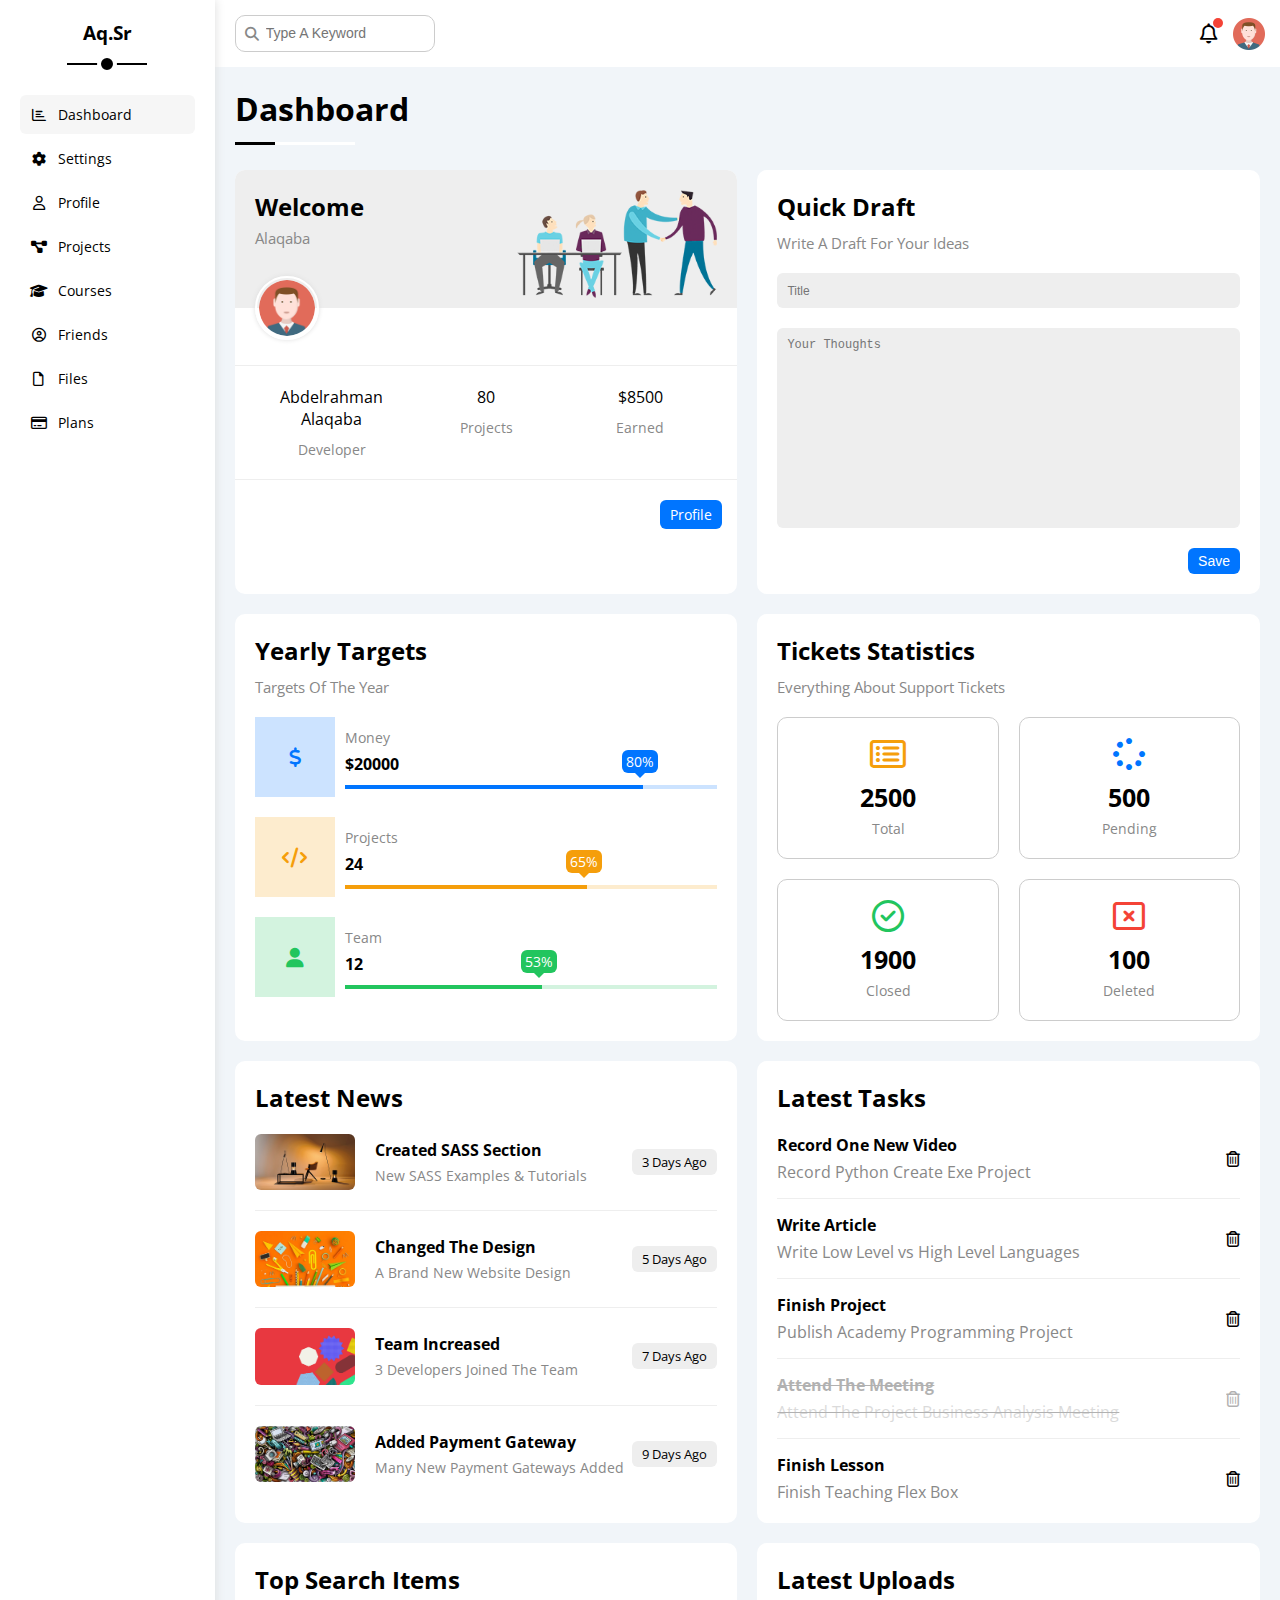
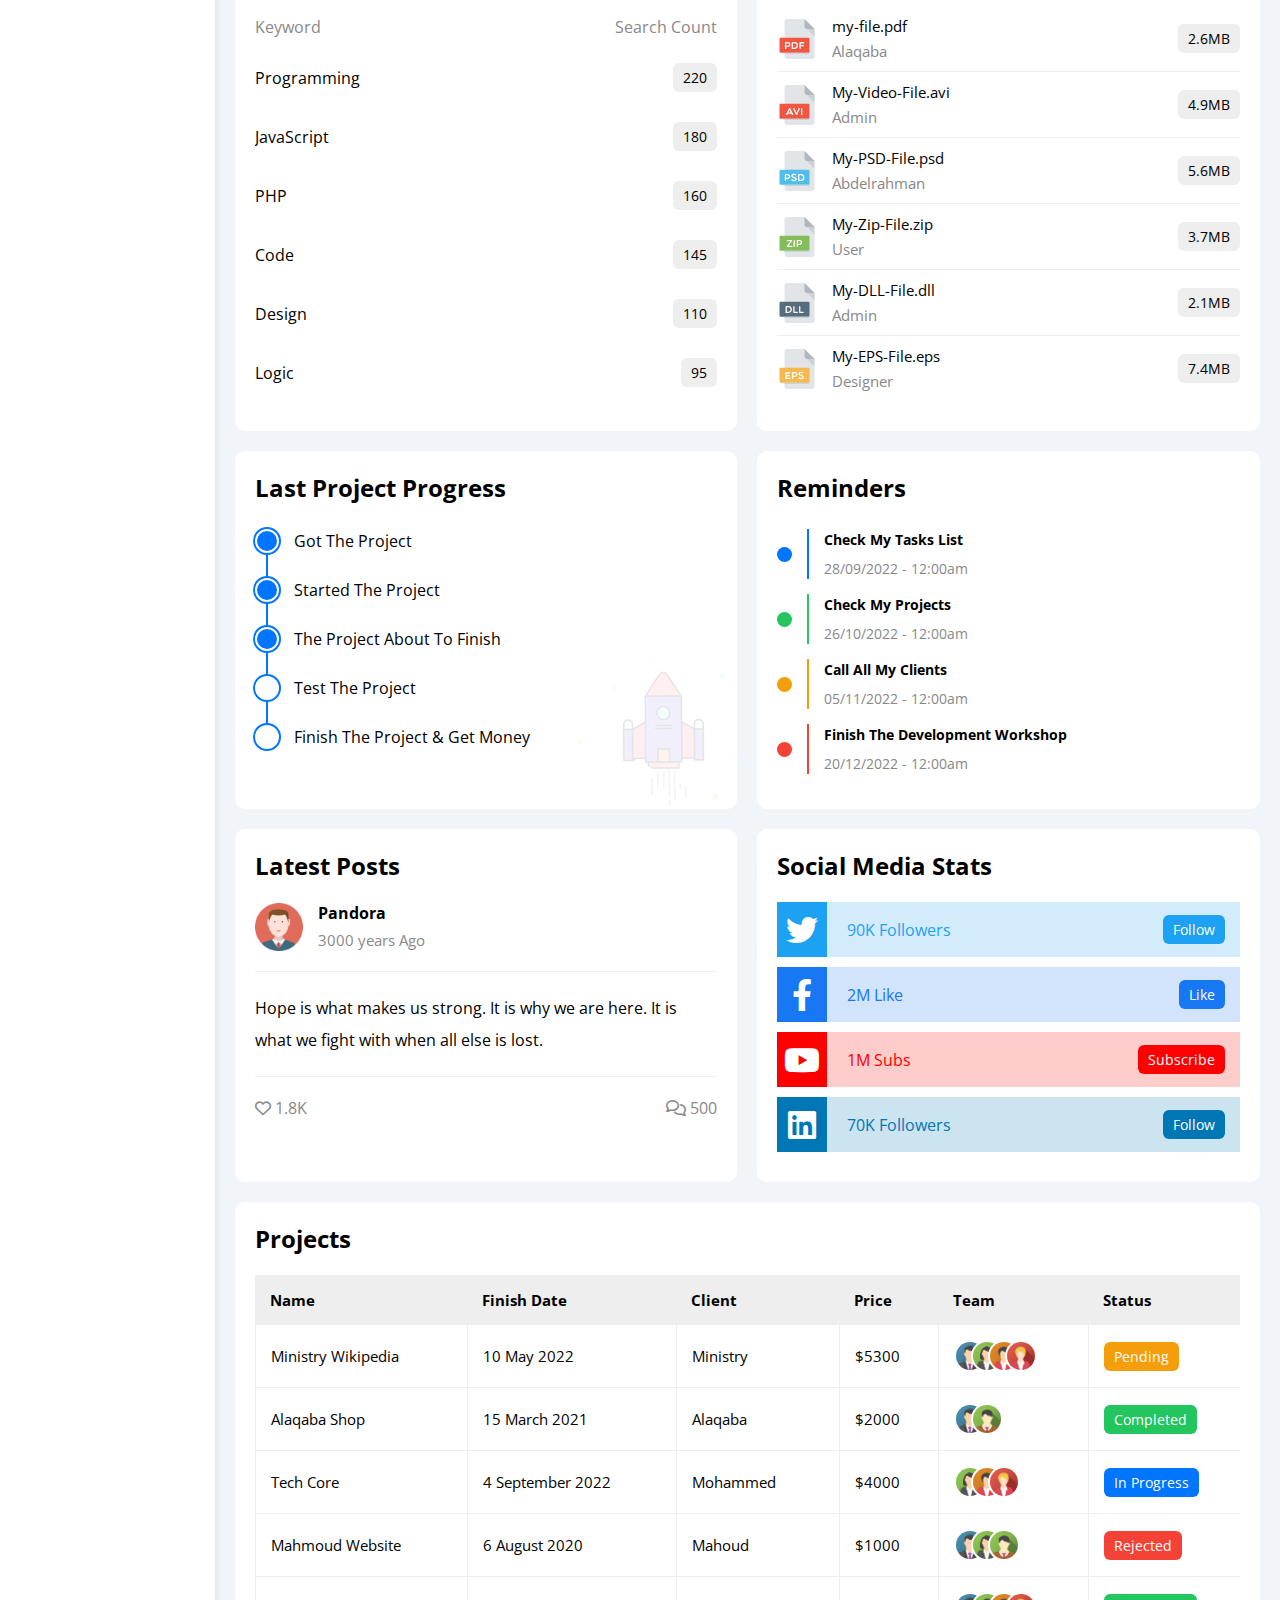
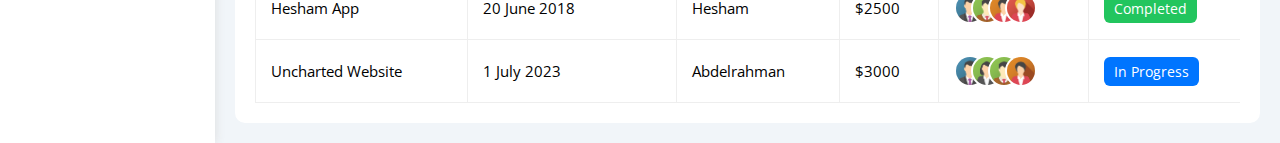
==== index.html @ 2a5e08e9 "upload the dashboard" ====
<!DOCTYPE html>
<html lang="en">
  <head>
    <meta charset="UTF-8" />
    <meta name="viewport" content="width=device-width, initial-scale=1.0" />
    <!-- font awesome library -->
    <link rel="stylesheet" href="CSS/all.min.css" />
    <!-- my styling files -->
    <link rel="stylesheet" href="CSS/framework.css" />
    <link rel="stylesheet" href="CSS/master.css" />
    <!-- google fonts -->
    <link rel="preconnect" href="https://fonts.googleapis.com" />
    <link rel="preconnect" href="https://fonts.gstatic.com" crossorigin />
    <link
      href="https://fonts.googleapis.com/css2?family=Open+Sans:wght@300;500&display=swap"
      rel="stylesheet"
    />
    <title>Dashboard</title>
  </head>
  <body>
    <div class="page d-flex">
      <div class="sidebar bg-white p-20 p-relative">
        <h3 class="p-relative txt-c mt-0">Aq.Sr</h3>
        <ul>
          <li>
            <a
              class="active d-flex align-center fs-14 c-black rad-6 p-10"
              href="index.html"
            >
              <i class="fa-regular fa-chart-bar fa-fw"></i>
              <span>Dashboard</span>
            </a>
          </li>
          <li>
            <a
              class="d-flex align-center fs-14 c-black rad-6 p-10"
              href="settings.html"
            >
              <i class="fa-solid fa-gear fa-fw"></i>
              <span>Settings</span>
            </a>
          </li>
          <li>
            <a
              class="d-flex align-center fs-14 c-black rad-6 p-10"
              href="profile.html"
            >
              <i class="fa-regular fa-user fa-fw"></i>
              <span>Profile</span>
            </a>
          </li>
          <li>
            <a
              class="d-flex align-center fs-14 c-black rad-6 p-10"
              href="projects.html"
            >
              <i class="fa-solid fa-diagram-project fa-fw"></i>
              <span>Projects</span>
            </a>
          </li>
          <li>
            <a
              class="d-flex align-center fs-14 c-black rad-6 p-10"
              href="courses.html"
            >
              <i class="fa-solid fa-graduation-cap fa-fw"></i>
              <span>Courses</span>
            </a>
          </li>
          <li>
            <a
              class="d-flex align-center fs-14 c-black rad-6 p-10"
              href="friends.html"
            >
              <i class="fa-regular fa-circle-user fa-fw"></i>
              <span>Friends</span>
            </a>
          </li>
          <li>
            <a
              class="d-flex align-center fs-14 c-black rad-6 p-10"
              href="files.html"
            >
              <i class="fa-regular fa-file fa-fw"></i>
              <span>Files</span>
            </a>
          </li>
          <li>
            <a
              class="d-flex align-center fs-14 c-black rad-6 p-10"
              href="plans.html"
            >
              <i class="fa-regular fa-credit-card fa-fw"></i>
              <span>Plans</span>
            </a>
          </li>
        </ul>
      </div>
      <div class="content w-full">
        <!-- start head -->
        <div class="head bg-white p-15 between-flex">
          <div class="search p-relative">
            <input class="p-10" type="search" placeholder="Type A Keyword" />
          </div>
          <div class="icons d-flex align-center">
            <span class="notification p-relative">
              <i class="fa-regular fa-bell fa-lg"></i>
            </span>
            <img src="images/avatar.png" alt="" />
          </div>
        </div>
        <!-- end head -->
        <h1 class="p-relative">Dashboard</h1>
        <!-- start wrapper -->
        <div class="wrapper d-grid gap-20">
          <!-- start welcome widget -->
          <div class="welcome bg-white rad-10 txt-c-mobile block-mobile">
            <div class="top-part p-20 d-flex space-between bg-eee">
              <div class="text">
                <h2 class="m-0">Welcome</h2>
                <p class="c-grey mt-5 fs-15">Alaqaba</p>
              </div>
              <img src="images/welcome.png" alt="" />
            </div>
            <img src="images/avatar.png" alt="" />
            <div class="info d-flex txt-c p-20 mt-20 mb-20 block-mobile">
              <div>
                Abdelrahman Alaqaba
                <span class="d-block c-grey fs-14 mt-10">Developer</span>
              </div>
              <div>
                80
                <span class="d-block c-grey fs-14 mt-10">Projects</span>
              </div>
              <div>
                $8500
                <span class="d-block c-grey fs-14 mt-10">Earned</span>
              </div>
            </div>
            <a
              href="profile.html"
              class="visit d-block c-white bg-blue rad-6 fs-14 w-fit"
              >Profile</a
            >
          </div>
          <!-- end welcome widget -->
          <!-- start draft widget -->
          <div class="draft p-20 bg-white rad-10 txt-c-mobile block-mobile">
            <h2 class="mt-0 mb-10">Quick Draft</h2>
            <p class="c-grey mt-0 mb-20 fs-15">Write A Draft For Your Ideas</p>
            <form>
              <input
                class="title d-block bg-eee rad-6 p-10 mb-20 w-full border-none"
                type="text"
                placeholder="Title"
              />
              <textarea
                class="d-block bg-eee rad-6 p-10 mb-20 w-full border-none"
                placeholder="Your Thoughts"
              ></textarea>
            </form>
            <input
              class="save d-block bg-blue c-white fs-14 rad-6 border-none btn-shape"
              type="submit"
              value="Save"
            />
          </div>
          <!-- end draft widget -->
          <!-- start targets widget -->
          <div class="targets p-20 bg-white rad-10 block-mobile">
            <h2 class="mt-0 mb-10 txt-c-mobile">Yearly Targets</h2>
            <p class="c-grey mt-0 mb-20 fs-15 txt-c-mobile">
              Targets Of The Year
            </p>
            <div class="rect blue center-flex mb-20">
              <div class="icon mr-10 p-relative">
                <i class="fa-solid fa-dollar-sign fa-lg c-blue"></i>
              </div>
              <div class="details w-full">
                <span class="fs-14 c-grey m-0">Money</span>
                <span class="d-block mt-5 mb-10 fw-bold">$20000</span>
                <div class="progress p-relative">
                  <span style="width: 80%" class="bg-blue blue">
                    <span class="bg-blue rad-6 fs-14 c-white">80%</span>
                  </span>
                </div>
              </div>
            </div>
            <div class="rect orange center-flex mb-20">
              <div class="icon mr-10 p-relative">
                <i class="fa-solid fa-code fa-lg c-orange"></i>
              </div>
              <div class="details w-full">
                <span class="fs-14 c-grey m-0">Projects</span>
                <span class="d-block mt-5 mb-10 fw-bold">24</span>
                <div class="progress p-relative">
                  <span style="width: 65%" class="bg-orange orange">
                    <span class="bg-orange rad-6 fs-14 c-white">65%</span>
                  </span>
                </div>
              </div>
            </div>
            <div class="rect green center-flex mb-20">
              <div class="icon mr-10 p-relative">
                <i class="fa-solid fa-user fa-lg c-green"></i>
              </div>
              <div class="details w-full">
                <span class="fs-14 c-grey m-0">Team</span>
                <span class="d-block mt-5 mb-10 fw-bold">12</span>
                <div class="progress p-relative">
                  <span style="width: 53%" class="bg-green green">
                    <span class="bg-green rad-6 fs-14 c-white">53%</span>
                  </span>
                </div>
              </div>
            </div>
          </div>
          <!-- end targets widget -->
          <!-- start tickets widget -->
          <div class="tickets p-20 bg-white rad-10 txt-c-mobile block-mobile">
            <h2 class="mt-0 mb-10 txt-c-mobile">Tickets Statistics</h2>
            <p class="c-grey mt-0 mb-20 fs-15 txt-c-mobile">
              Everything About Support Tickets
            </p>
            <div class="container d-grid gap-20">
              <div class="box p-20 center-flex rad-10">
                <i
                  class="fa-regular fa-rectangle-list fa-2x c-orange mb-10"
                ></i>
                <span class="d-block fs-25 fw-bold mb-5">2500</span>
                <span class="fs-14 c-grey">Total</span>
              </div>
              <div class="box p-20 center-flex rad-10">
                <i class="fa-solid fa-spinner fa-2x c-blue mb-10"></i>
                <span class="d-block fs-25 fw-bold mb-5">500</span>
                <span class="fs-14 c-grey">Pending</span>
              </div>
              <div class="box p-20 center-flex rad-10">
                <i class="fa-regular fa-circle-check fa-2x c-green mb-10"></i>
                <span class="d-block fs-25 fw-bold mb-5">1900</span>
                <span class="fs-14 c-grey">Closed</span>
              </div>
              <div class="box p-20 center-flex rad-10">
                <i class="fa-regular fa-rectangle-xmark fa-2x c-red mb-10"></i>
                <span class="d-block fs-25 fw-bold mb-5">100</span>
                <span class="fs-14 c-grey">Deleted</span>
              </div>
            </div>
          </div>
          <!-- end tickets widget -->
          <!-- start news widget -->
          <div class="news p-20 bg-white rad-10 txt-c-mobile block-mobile">
            <h2 class="mt-0 mb-20 txt-c-mobile">Latest News</h2>
            <div class="container d-flex align-center mb-20">
              <img class="rad-6" src="images/news-01.png" alt="" />
              <div class="text">
                <h3 class="fs-16 m-0 mb-5">Created SASS Section</h3>
                <p class="fs-14 c-grey m-0">New SASS Examples & Tutorials</p>
              </div>
              <span class="rad-6 block-mobile">3 Days Ago</span>
            </div>
            <div class="container d-flex align-center mb-20">
              <img class="rad-6" src="images/news-02.png" alt="" />
              <div class="text">
                <h3 class="fs-16 m-0 mb-5">Changed The Design</h3>
                <p class="fs-14 c-grey m-0">A Brand New Website Design</p>
              </div>
              <span class="rad-6 block-mobile">5 Days Ago</span>
            </div>
            <div class="container d-flex align-center mb-20">
              <img class="rad-6" src="images/news-03.png" alt="" />
              <div class="text">
                <h3 class="fs-16 m-0 mb-5">Team Increased</h3>
                <p class="fs-14 c-grey m-0">3 Developers Joined The Team</p>
              </div>
              <span class="rad-6 block-mobile">7 Days Ago</span>
            </div>
            <div class="container d-flex align-center">
              <img class="rad-6" src="images/news-04.png" alt="" />
              <div class="text">
                <h3 class="fs-16 m-0 mb-5">Added Payment Gateway</h3>
                <p class="fs-14 c-grey m-0">Many New Payment Gateways Added</p>
              </div>
              <span class="rad-6 block-mobile">9 Days Ago</span>
            </div>
          </div>
          <!-- end news widget -->
          <!-- start tasks widget -->
          <div class="tasks p-20 bg-white rad-10 block-mobile">
            <h2 class="mt-0 mb-20 txt-c-mobile">Latest Tasks</h2>
            <div class="container d-flex align-center pb-15 mb-15">
              <div class="text">
                <h3 class="c-black fs-16 m-0 mb-5">Record One New Video</h3>
                <p class="c-grey fs-16 m-0">Record Python Create Exe Project</p>
              </div>
              <i class="fa-regular fa-trash-can delete"></i>
            </div>
            <div class="container d-flex align-center pb-15 mb-15">
              <div class="text">
                <h3 class="c-black fs-16 m-0 mb-5">Write Article</h3>
                <p class="c-grey fs-16 m-0">
                  Write Low Level vs High Level Languages
                </p>
              </div>
              <i class="fa-regular fa-trash-can delete"></i>
            </div>
            <div class="container d-flex align-center pb-15 mb-15">
              <div class="text">
                <h3 class="c-black fs-16 m-0 mb-5">Finish Project</h3>
                <p class="c-grey fs-16 m-0">
                  Publish Academy Programming Project
                </p>
              </div>
              <i class="fa-regular fa-trash-can delete"></i>
            </div>
            <div class="container done d-flex align-center pb-15 mb-15">
              <div class="text">
                <h3 class="c-black fs-16 m-0 mb-5">Attend The Meeting</h3>
                <p class="c-grey fs-16 m-0">
                  Attend The Project Business Analysis Meeting
                </p>
              </div>
              <i class="fa-regular fa-trash-can delete"></i>
            </div>
            <div class="container d-flex align-center">
              <div class="text">
                <h3 class="c-black fs-16 m-0 mb-5">Finish Lesson</h3>
                <p class="c-grey fs-16 m-0">Finish Teaching Flex Box</p>
              </div>
              <i class="fa-regular fa-trash-can delete"></i>
            </div>
          </div>
          <!-- end tasks widget -->
          <!-- start search widget -->
          <div class="search p-20 bg-white rad-10 block-mobile">
            <h2 class="mt-0 mb-20 txt-c-mobile">Top Search Items</h2>
            <div class="head between-flex mb-10">
              <span class="c-grey">Keyword</span>
              <span class="c-grey">Search Count</span>
            </div>
            <div class="content between-flex pt-15 pb-15">
              <span>Programming</span>
              <span class="btn-shape bg-eee fs-14">220</span>
            </div>
            <div class="content between-flex pt-15 pb-15">
              <span>JavaScript</span>
              <span class="btn-shape bg-eee fs-14">180</span>
            </div>
            <div class="content between-flex pt-15 pb-15">
              <span>PHP</span>
              <span class="btn-shape bg-eee fs-14">160</span>
            </div>
            <div class="content between-flex pt-15 pb-15">
              <span>Code</span>
              <span class="btn-shape bg-eee fs-14">145</span>
            </div>
            <div class="content between-flex pt-15 pb-15">
              <span>Design</span>
              <span class="btn-shape bg-eee fs-14">110</span>
            </div>
            <div class="content between-flex pt-15 pb-15">
              <span>Logic</span>
              <span class="btn-shape bg-eee fs-14">95</span>
            </div>
          </div>
          <!-- end search widget -->
          <!-- start uploads widget -->
          <div class="uploads p-20 bg-white rad-10 block-mobile">
            <h2 class="mt-0 mb-20 txt-c-mobile">Latest Uploads</h2>
            <div class="container d-flex align-center pb-10 mb-10">
              <img src="images/pdf.svg" alt="" />
              <div class="text">
                <h3 class="m-0 mb-5 fs-15">my-file.pdf</h3>
                <p class="m-0 c-grey fs-15">Alaqaba</p>
              </div>
              <span class="size btn-shape bg-eee fs-14">2.6MB</span>
            </div>
            <div class="container d-flex align-center pb-10 mb-10">
              <img src="images/avi.svg" alt="" />
              <div class="text">
                <h3 class="m-0 mb-5 fs-15">My-Video-File.avi</h3>
                <p class="m-0 c-grey fs-15">Admin</p>
              </div>
              <span class="size btn-shape bg-eee fs-14">4.9MB</span>
            </div>
            <div class="container d-flex align-center pb-10 mb-10">
              <img src="images/psd.svg" alt="" />
              <div class="text">
                <h3 class="m-0 mb-5 fs-15">My-PSD-File.psd</h3>
                <p class="m-0 c-grey fs-15">Abdelrahman</p>
              </div>
              <span class="size btn-shape bg-eee fs-14">5.6MB</span>
            </div>
            <div class="container d-flex align-center pb-10 mb-10">
              <img src="images/zip.svg" alt="" />
              <div class="text">
                <h3 class="m-0 mb-5 fs-15">My-Zip-File.zip</h3>
                <p class="m-0 fs-15 c-grey">User</p>
              </div>
              <span class="size btn-shape bg-eee fs-14">3.7MB</span>
            </div>
            <div class="container d-flex align-center pb-10 mb-10">
              <img src="images/dll.svg" alt="" />
              <div class="text">
                <h3 class="m-0 mb-5 fs-15">My-DLL-File.dll</h3>
                <p class="m-0 fs-15 c-grey">Admin</p>
              </div>
              <span class="size btn-shape bg-eee fs-14">2.1MB</span>
            </div>
            <div class="container d-flex align-center pb-10 mb-10">
              <img src="images/eps.svg" alt="" />
              <div class="text">
                <h3 class="m-0 mb-5 fs-15">My-EPS-File.eps</h3>
                <p class="m-0 fs-15 c-grey">Designer</p>
              </div>
              <span class="size btn-shape bg-eee fs-14">7.4MB</span>
            </div>
          </div>
          <!-- end uploads widget -->
          <!-- start project widget -->
          <div class="project p-20 bg-white rad-10 block-mobile p-relative">
            <h2 class="mt-0 mb-20 txt-c-mobile">Last Project Progress</h2>
            <ul class="m-0 p-relative">
              <li class="mt-25 d-flex align-center done">Got The Project</li>
              <li class="mt-25 d-flex align-center done">
                Started The Project
              </li>
              <li class="mt-25 d-flex align-center done">
                The Project About To Finish
              </li>
              <li class="mt-25 d-flex align-center current">
                Test The Project
              </li>
              <li class="mt-25 d-flex align-center">
                Finish The Project & Get Money
              </li>
            </ul>
            <img src="images/project.png" alt="" />
          </div>
          <!-- end project widget -->
          <!-- start reminders widget -->
          <div class="reminders p-20 bg-white rad-10 block-mobile">
            <h2 class="mt-0 mb-25 txt-c-mobile">Reminders</h2>
            <div class="container d-flex align-center mb-15">
              <div class="dot bg-blue"></div>
              <div class="line bg-blue"></div>
              <div class="text">
                <h3 class="fs-14 m-0 mb-10">Check My Tasks List</h3>
                <p class="c-grey fs-14 m-0">28/09/2022 - 12:00am</p>
              </div>
            </div>
            <div class="container d-flex align-center mb-15">
              <div class="dot bg-green"></div>
              <div class="line bg-green"></div>
              <div class="text">
                <h3 class="fs-14 m-0 mb-10">Check My Projects</h3>
                <p class="c-grey fs-14 m-0">26/10/2022 - 12:00am</p>
              </div>
            </div>
            <div class="container d-flex align-center mb-15">
              <div class="dot bg-orange"></div>
              <div class="line bg-orange"></div>
              <div class="text">
                <h3 class="fs-14 m-0 mb-10">Call All My Clients</h3>
                <p class="c-grey fs-14 m-0">05/11/2022 - 12:00am</p>
              </div>
            </div>
            <div class="container d-flex align-center mb-15">
              <div class="dot bg-red"></div>
              <div class="line bg-red"></div>
              <div class="text">
                <h3 class="fs-14 m-0 mb-10">Finish The Development Workshop</h3>
                <p class="c-grey fs-14 m-0">20/12/2022 - 12:00am</p>
              </div>
            </div>
          </div>
          <!-- end reminders widget -->
          <!-- start posts widget -->
          <div class="posts p-20 bg-white rad-10 block-mobile">
            <h2 class="mt-0 mb-20 txt-c-mobile">Latest Posts</h2>
            <div class="tag d-flex align-center">
              <img src="images/avatar.png" alt="" />
              <div class="text">
                <h3 class="m-0 mb-5 fs-16">Pandora</h3>
                <span class="m-0 c-grey fs-15">3000 years Ago</span>
              </div>
            </div>
            <p class="m-0 mt-20 mb-20 pt-20 pb-20 fs-16">
              Hope is what makes us strong. It is why we are here. It is what we
              fight with when all else is lost.
            </p>
            <div class="signs between-flex c-grey">
              <div class="heart">
                <i class="fa-regular fa-heart"></i>
                <span>1.8K</span>
              </div>
              <div class="comment">
                <i class="fa-regular fa-comments"></i>
                <span>500</span>
              </div>
            </div>
          </div>
          <!-- end posts widget -->
          <!-- start media widget -->
          <div class="media p-20 bg-white rad-10 block-mobile">
            <h2 class="mt-0 mb-20 txt-c-mobile">Social Media Stats</h2>
            <div class="container twitter d-flex align-center m-0 mb-10">
              <div class="icon center-flex">
                <i class="fa-brands fa-twitter fa-2x c-white"></i>
              </div>
              <p>90K Followers</p>
              <span class="btn-shape c-white fs-14">Follow</span>
            </div>
            <div class="container facebook d-flex align-center m-0 mb-10">
              <div class="icon center-flex">
                <i class="fa-brands fa-facebook-f fa-2x c-white"></i>
              </div>
              <p>2M Like</p>
              <span class="btn-shape c-white fs-14">Like</span>
            </div>
            <div class="container youtube d-flex align-center m-0 mb-10">
              <div class="icon center-flex">
                <i class="fa-brands fa-youtube fa-2x c-white"></i>
              </div>
              <p>1M Subs</p>
              <span class="btn-shape c-white fs-14">Subscribe</span>
            </div>
            <div class="container linkedin d-flex align-center m-0 mb-10">
              <div class="icon center-flex">
                <i class="fa-brands fa-linkedin fa-2x c-white"></i>
              </div>
              <p>70K Followers</p>
              <span class="btn-shape c-white fs-14">Follow</span>
            </div>
          </div>
          <!-- end media widget -->
        </div>
        <!-- end wrapper -->
        <!-- start projects table -->
        <div class="projects p-20 bg-white rad-10 m-20">
          <h2 class="mt-0 mb-20 txt-c-mobile">Projects</h2>
          <div class="responsive-table">
            <table class="fs-15 w-full">
              <thead>
                <tr>
                  <td>Name</td>
                  <td>Finish Date</td>
                  <td>Client</td>
                  <td>Price</td>
                  <td>Team</td>
                  <td>Status</td>
                </tr>
              </thead>
              <tbody>
                <tr>
                  <td>Ministry Wikipedia</td>
                  <td>10 May 2022</td>
                  <td>Ministry</td>
                  <td>$5300</td>
                  <td class="d-flex">
                    <img src="images/team-01.png" alt="" />
                    <img src="images/team-02.png" alt="" />
                    <img src="images/team-04.png" alt="" />
                    <img src="images/team-05.png" alt="" />
                  </td>
                  <td>
                    <span class="label btn-shape bg-orange c-white fs-14"
                      >Pending</span
                    >
                  </td>
                </tr>
                <tr>
                  <td>Alaqaba Shop</td>
                  <td>15 March 2021</td>
                  <td>Alaqaba</td>
                  <td>$2000</td>
                  <td class="d-flex">
                    <img src="images/team-01.png" alt="" />
                    <img src="images/team-03.png" alt="" />
                  </td>
                  <td>
                    <span class="label btn-shape bg-green c-white fs-14"
                      >Completed</span
                    >
                  </td>
                </tr>
                <tr>
                  <td>Tech Core</td>
                  <td>4 September 2022</td>
                  <td>Mohammed</td>
                  <td>$4000</td>
                  <td class="d-flex">
                    <img src="images/team-02.png" alt="" />
                    <img src="images/team-04.png" alt="" />
                    <img src="images/team-05.png" alt="" />
                  </td>
                  <td>
                    <span class="label btn-shape bg-blue c-white fs-14"
                      >In Progress</span
                    >
                  </td>
                </tr>
                <tr>
                  <td>Mahmoud Website</td>
                  <td>6 August 2020</td>
                  <td>Mahoud</td>
                  <td>$1000</td>
                  <td class="d-flex">
                    <img src="images/team-01.png" alt="" />
                    <img src="images/team-02.png" alt="" />
                    <img src="images/team-03.png" alt="" />
                  </td>
                  <td>
                    <span class="label btn-shape bg-red c-white fs-14"
                      >Rejected</span
                    >
                  </td>
                </tr>
                <tr>
                  <td>Hesham App</td>
                  <td>20 June 2018</td>
                  <td>Hesham</td>
                  <td>$2500</td>
                  <td class="d-flex">
                    <img src="images/team-01.png" alt="" />
                    <img src="images/team-03.png" alt="" />
                    <img src="images/team-04.png" alt="" />
                    <img src="images/team-05.png" alt="" />
                  </td>
                  <td>
                    <span class="label btn-shape bg-green c-white fs-14"
                      >Completed</span
                    >
                  </td>
                </tr>
                <tr>
                  <td>Uncharted Website</td>
                  <td>1 July 2023</td>
                  <td>Abdelrahman</td>
                  <td>$3000</td>
                  <td class="d-flex">
                    <img src="images/team-01.png" alt="" />
                    <img src="images/team-02.png" alt="" />
                    <img src="images/team-03.png" alt="" />
                    <img src="images/team-04.png" alt="" />
                  </td>
                  <td>
                    <span class="label btn-shape bg-blue c-white fs-14"
                      >In Progress</span
                    >
                  </td>
                </tr>
              </tbody>
            </table>
          </div>
        </div>
        <!-- end projects table -->
      </div>
    </div>
  </body>
</html>
---- CSS/framework.css ----
:root {
  --blue-color: #0075ff;
  --blue-alt-color: #0d69d5;
  --orange-color: #f59e0b;
  --green-color: #22c55e;
  --red-color: #f44336;
  --grey-color: #888;
}
/* start box */
.d-block {
  display: block;
}
.d-flex {
  display: flex;
}
.align-center {
  align-items: center;
}
.align-end {
  align-items: flex-end;
}
.justify-center {
  justify-content: center;
}
.f-grow {
  flex-grow: 1;
}
.space-between {
  justify-content: space-between;
}
.d-grid {
  display: grid;
}
.gap-20 {
  gap: 20px;
}
@media (max-width: 767px) {
  .block-mobile {
    display: block;
  }
}
/* end box */
/* start padding + margin */
.p-10 {
  padding: 10px;
}
.p-15 {
  padding: 15px;
}
.p-20 {
  padding: 20px;
}
.pt-10 {
  padding-top: 10px;
}
.pt-15 {
  padding-top: 15px;
}
.pt-20 {
  padding-top: 20px;
}
.pl-15 {
  padding-left: 15px;
}
.pb-10 {
  padding-bottom: 10px;
}
.pb-15 {
  padding-bottom: 15px;
}
.pb-20 {
  padding-bottom: 20px;
}
.m-0 {
  margin: 0;
}
.m-10 {
  margin: 10px;
}
.m-15 {
  margin: 15px;
}
.m-20 {
  margin: 20px;
}
.mt-0 {
  margin-top: 0;
}
.mt-5 {
  margin-top: 5px;
}
.mt-10 {
  margin-top: 10px;
}
.mt-15 {
  margin-top: 15px;
}
.mt-20 {
  margin-top: 20px;
}
.mt-25 {
  margin-top: 25px;
}
.mr-3 {
  margin-right: 3px;
}
.mr-5 {
  margin-right: 5px;
}
.mr-10 {
  margin-right: 10px;
}
.mr-15 {
  margin-right: 15px;
}
.mb-5 {
  margin-bottom: 5px;
}
.mb-10 {
  margin-bottom: 10px;
}
.mb-15 {
  margin-bottom: 15px;
}
.mb-20 {
  margin-bottom: 20px;
}
.mb-25 {
  margin-bottom: 25px;
}
/* end padding + margin */
/* start border */
.border-none {
  border: none;
}
.rad-6 {
  border-radius: 6px;
  -webkit-border-radius: 6px;
  -moz-border-radius: 6px;
  -ms-border-radius: 6px;
  -o-border-radius: 6px;
}
.rad-10 {
  border-radius: 10px;
  -webkit-border-radius: 10px;
  -moz-border-radius: 10px;
  -ms-border-radius: 10px;
  -o-border-radius: 10px;
}
/* end border */
/* start color */
.bg-white {
  background-color: white;
}
.bg-eee {
  background-color: #eee;
}
.bg-blue {
  background-color: var(--blue-color);
}
.bg-orange {
  background-color: var(--orange-color);
}
.bg-green {
  background-color: var(--green-color);
}
.bg-red {
  background-color: var(--red-color);
}
.c-white {
  color: white;
}
.c-black {
  color: black;
}
.c-grey {
  color: var(--grey-color);
}
.c-blue {
  color: var(--blue-color);
}
.c-orange {
  color: var(--orange-color);
}
.c-green {
  color: var(--green-color);
}
.c-red {
  color: var(--red-color);
}
/* end color */
/* start position */
.p-relative {
  position: relative;
}
/* end position */
/* start text */
.txt-c {
  text-align: center;
}
.fs-10 {
  font-size: 10px;
}
.fs-12 {
  font-size: 12px;
}
.fs-13 {
  font-size: 13px;
}
.fs-14 {
  font-size: 14px;
}
.fs-15 {
  font-size: 15px;
}
.fs-16 {
  font-size: 16px;
}
.fs-18 {
  font-size: 18px;
}
.fs-25 {
  font-size: 25px;
}
.fs-40 {
  font-size: 40px;
}
.fw-bold {
  font-weight: bold;
}
@media (max-width: 767px) {
  .txt-c-mobile {
    text-align: center;
  }
}
/* end text */
/* start width */
.w-full {
  width: 100%;
}
.w-fit {
  width: fit-content;
}
.w-full {
  width: 100%;
}
/* end width */
/* start components */
.between-flex {
  display: flex;
  align-items: center;
  justify-content: space-between;
}
.center-flex {
  display: flex;
  align-items: center;
  justify-content: center;
}
.btn-shape {
  padding: 5px 10px;
  border-radius: 6px;
  -webkit-border-radius: 6px;
  -moz-border-radius: 6px;
  -ms-border-radius: 6px;
  -o-border-radius: 6px;
}
/* end components */
/* start custom checkbox */
.toggle-checkbox {
  -webkit-appearance: none;
  appearance: none;
  display: none;
}

.toggle-switch {
  background-color: #ccc;
  width: 78px;
  height: 32px;
  cursor: pointer;
  position: relative;
  border-radius: 16px;
  -webkit-border-radius: 16px;
  -moz-border-radius: 16px;
  -ms-border-radius: 16px;
  -o-border-radius: 16px;
  transition: 0.3s;
  -webkit-transition: 0.3s;
  -moz-transition: 0.3s;
  -ms-transition: 0.3s;
  -o-transition: 0.3s;
}

.toggle-switch::before {
  font-family: "Font Awesome 6 Free";
  content: '\f00d';
  position: absolute;
  font-weight: 900;
  color: #ccc;
  background-color: white;
  height: 24px;
  width: 24px;
  top: 4px;
  left: 4px;
  display: flex;
  align-items: center;
  justify-content: center;
  border-radius: 50%;
  -webkit-border-radius: 50%;
  -moz-border-radius: 50%;
  -ms-border-radius: 50%;
  -o-border-radius: 50%;
  transition: 0.3s;
  -webkit-transition: 0.3s;
  -moz-transition: 0.3s;
  -ms-transition: 0.3s;
  -o-transition: 0.3s;
}

.toggle-checkbox:checked + .toggle-switch {
  background-color: var(--blue-color);
}

.toggle-checkbox:checked + .toggle-switch::before {
  content: '\f00c';
  font-weight: 900;
  color: var(--blue-color);
  left: 50px;
}
/* end custom checkbox */
---- CSS/master.css ----
:root {
  --blue-color: #0075ff;
  --blue-alt-color: #0d69d5;
  --orange-color: #f59e0b;
  --green-color: #22c55e;
  --red-color: #f44336;
  --grey-color: #888;
}

* {
  box-sizing: border-box;
}

body {
  font-family: "Open Sans";
  margin: 0;
}

*:focus {
  outline: none;
}

a {
  text-decoration: none;
}

ul {
  list-style: none;
  padding: 0;
}

::-webkit-scrollbar {
  width: 15px;
}

::-webkit-scrollbar-track {
  background-color: white;
}

::-webkit-scrollbar-thumb {
  background-color: var(--blue-color);
}

::-webkit-scrollbar-thumb:hover {
  background-color: var(--blue-alt-color);
}

.page{
  min-height: 100vh;
  background-color: #f1f5f9;
}
/* start animations */
@keyframes flashing {
  from {
    background-color: var(--blue-color);
  }
  to {
    background-color: white;
  }
}

@keyframes pointing-up {
  0% {
    transform: translateY(0);
    -webkit-transform: translateY(0);
    -moz-transform: translateY(0);
    -ms-transform: translateY(0);
    -o-transform: translateY(0);
}
  50% {
    transform: translateY(-5px);
    -webkit-transform: translateY(-5px);
    -moz-transform: translateY(-5px);
    -ms-transform: translateY(-5px);
    -o-transform: translateY(-5px);
}
  100% {
    transform: translateY(0);
    -webkit-transform: translateY(0);
    -moz-transform: translateY(0);
    -ms-transform: translateY(0);
    -o-transform: translateY(0);
}
}
/* end animations */
/* start sidebar */
.sidebar {
  width: 250px;
  box-shadow: 0 0 10px #ddd;
}

.sidebar > h3 {
  margin-bottom: 50px;
}

.sidebar h3::before {
  content: '';
  position: absolute;
  height: 2px;
  width: 80px;
  bottom: -20px;
  left: 50%;
  background-color: black;
  transform: translateX(-50%);
  -webkit-transform: translateX(-50%);
  -moz-transform: translateX(-50%);
  -ms-transform: translateX(-50%);
  -o-transform: translateX(-50%);
}

.sidebar h3::after {
  content: '';
  position: absolute;
  background-color: black;
  width: 12px;
  height: 12px;
  bottom: -28.5px;
  left: 50%;
  border: 4px solid white;
  border-radius: 50%;
  -webkit-border-radius: 50%;
  -moz-border-radius: 50%;
  -ms-border-radius: 50%;
  -o-border-radius: 50%;
  transform: translateX(-50%);
  -webkit-transform: translateX(-50%);
  -moz-transform: translateX(-50%);
  -ms-transform: translateX(-50%);
  -o-transform: translateX(-50%);
}

.sidebar ul li a {
  margin-bottom: 5px;
  transition: 0.3s;
  -webkit-transition: 0.3s;
  -moz-transition: 0.3s;
  -ms-transition: 0.3s;
  -o-transition: 0.3s;
}

.sidebar ul li a:hover, 
.sidebar ul li a.active {
  background-color: #f6f6f6;
}

.sidebar ul li a span {
  font-size: 14px;
  margin-left: 10px;
}

@media (max-width: 767px) {
  .sidebar {
    width: 62px;
    padding: 10px;
  }

  .sidebar > h3 {
    margin-bottom: 15px;
  }

  .sidebar > h3 {
    font-size: 14px;
  }

  .sidebar > h3::before, 
  .sidebar > h3::after {
    display: none;
  }

  .sidebar ul li a span {
    display: none;
  }
}
/* end sidebar */
/* start content */
.content {
  overflow: hidden;
}

.head .search::before {
  font-family: "Font Awesome 6 Free";
  content: "\f002";
  font-weight: 900;
  position: absolute;
  left: 15px;
  top: 50%;
  font-size: 14px;
  color: var(--grey-color);
  transform: translateY(-50%);
  -webkit-transform: translateY(-50%);
  -moz-transform: translateY(-50%);
  -ms-transform: translateY(-50%);
  -o-transform: translateY(-50%);
}

.head .search input {
  border: 1px solid #ccc;
  margin-left: 5px;
  padding-left: 30px;
  width: 200px;
  border-radius: 10px;
  -webkit-border-radius: 10px;
  -moz-border-radius: 10px;
  -ms-border-radius: 10px;
  -o-border-radius: 10px;
  transition: width 0.3s;
  -webkit-transition: width 0.3s;
  -moz-transition: width 0.3s;
  -ms-transition: width 0.3s;
  -o-transition: width 0.3s;
}

.head .search input::placeholder {
  font-size: 14px;
}

.head .search input:focus {
  width: 250px;
}

.head .search input:focus::placeholder {
  opacity: 0;
}

.content .icons span.notification {
  cursor: pointer;
}

.content .icons span.notification::before {
  content: '';
  position: absolute;
  width: 10px;
  height: 10px;
  right:-5px;
  top: -5px;
  background-color: var(--red-color);
  border-radius: 50%;
  -webkit-border-radius: 50%;
  -moz-border-radius: 50%;
  -ms-border-radius: 50%;
  -o-border-radius: 50%;
}

.content .icons img {
  height: 32px;
  width: 32px;
  margin-left: 15px;
  cursor: pointer;
}

.page h1 {
  margin: 20px 20px 40px;
}

.page h1::before, 
.page h1::after {
  content: '';
  position: absolute;
  height: 3px;
  bottom: -15px;
  left: 0;
}
.page h1::before {
  width: 120px;
  background-color: white;
}

.page h1::after {
  width: 40px;
  background-color: black;
}

.wrapper {
  grid-template-columns: repeat(auto-fill, minmax(450px, 1fr));
  margin-left: 20px;
  margin-right: 20px;
}

@media (max-width: 767px) {
  .wrapper {
    grid-template-columns: minmax(200px, 1fr);
    margin-left: 10px;
    margin-right: 10px;
  }
}
/* end content */
/* start welcome widget */
.wrapper .welcome {
  overflow: hidden;
}

.wrapper .welcome .top-part .text p {
  margin-bottom: 16px;
}


.wrapper .welcome .top-part img {
  width: 200px;
  margin-bottom: -10px;
}

.wrapper .welcome > img {
  height: 64px;
  width: 64px;
  padding: 2px;
  margin: -32px 0 0 20px;
  border: 2px solid white;
  box-shadow: 0 0 5px #ddd;
  border-radius: 50%;
  -webkit-border-radius: 50%;
  -moz-border-radius: 50%;
  -ms-border-radius: 50%;
  -o-border-radius: 50%;
}

.wrapper .welcome .info {
  border-top: 1px solid #eee;
  border-bottom: 1px solid #eee;
}

.wrapper .welcome .info > div {
  flex: 1;
}

.wrapper .welcome .visit {
  margin: 0 15px 15px auto;
  padding: 5px 10px;
  transition: 0.3s;
  -webkit-transition: 0.3s;
  -moz-transition: 0.3s;
  -ms-transition: 0.3s;
  -o-transition: 0.3s;
}

.wrapper .welcome .visit:hover {
  background-color: var(--blue-alt-color);
}

@media (max-width:767px) {
  .wrapper .welcome .top-part {
    padding-bottom: 30px;
  }
  .wrapper .welcome .top-part .text {
    flex: 1;
  }
  .wrapper .welcome .top-part img {
    display: none;
  }
  .wrapper .welcome > img {
    margin-left: 0;
  }
  .wrapper .welcome .info > div:not(:last-child) {
    margin-bottom: 20px;
  }
}
/* end welcome widget */
/* start draft widget */
.draft textarea {
  resize: none;
  min-height: 200px;
}

.draft .title::placeholder, 
.draft textarea::placeholder {
  font-size: 12px;
}

.draft .save {
  margin: 0 0 0 auto;
  cursor: pointer;
  border: none;
  transition: 0.3s;
  -webkit-transition: 0.3s;
  -moz-transition: 0.3s;
  -ms-transition: 0.3s;
  -o-transition: 0.3s;
}

.draft .save:hover {
  background-color: var(--blue-alt-color);
}
/* end draft widget */
/* start target widget */
.targets .rect .icon {
  min-height: 80px;
  min-width: 80px;
}

.targets .blue .icon,
.targets .blue .details .progress {
  background-color: #CCE3FF;
}

.targets .orange .icon,
.targets .orange .details .progress {
  background-color: #FDECCE;
}

.targets .green .icon,
.targets .green .details .progress {
  background-color: #D3F3DF;
}

.targets .rect .icon i {
  position: absolute;
  top: 50%;
  left: 50%;
  transform: translate(-50%, -50%);
  -webkit-transform: translate(-50%, -50%);
  -moz-transform: translate(-50%, -50%);
  -ms-transform: translate(-50%, -50%);
  -o-transform: translate(-50%, -50%);
}

.targets .rect .details .progress {
  height: 4px;
  width: 100%;
}

.targets .rect .details .progress > span {
  position: absolute;
  left: 0;
  top: 0;
  height: 100%;
}

.targets .rect .details .progress > span span {
  position: absolute;
  right: -15px;
  bottom: 16px;
  padding: 2px 4px;
}

.targets .rect .details .progress > span span::after {
  content: '';
  position: absolute;
  height: 0;
  width: 0;
  bottom: -10px;
  left: 50%;
  border-width: 5px;
  border-style: solid;
  transform: translateX(-50%);
  -webkit-transform: translateX(-50%);
  -moz-transform: translateX(-50%);
  -ms-transform: translateX(-50%);
  -o-transform: translateX(-50%);
}

.targets .blue .details .progress > .blue span::after {
  border-color: var(--blue-color) transparent transparent;
}

.targets .orange .details .progress > .orange span::after {
  border-color: var(--orange-color) transparent transparent;
}

.targets .green .details .progress > .green span::after {
  border-color: var(--green-color) transparent transparent;
}
/* end target widget */
/* start tickets widget */
.tickets .container {
  grid-template-columns: repeat(auto-fill, minmax(200px, 1fr));
}

.tickets .container .box {
  flex-direction: column;
  border: 1px solid #ccc;
}
/* end tickets widget */
/* start news widget */
.news .container:not(:last-child) {
  border-bottom: 1px solid #eee;
  padding-bottom: 20px;
}

.news .container img {
  width: 100px;
  margin-right: 20px;
}

.news .container .text {
  flex-grow: 1;
}

@media (max-width: 767px) {
  .news .container {
    display: block;
  }
  .news .container img {
    margin-right: 0;
    margin-bottom: 10px;
  }
}

.news .container span {
  padding: 4px 10px;
  background-color: #eee;
  font-size: 13px;
  width: fit-content;
}

@media (max-width: 767px) {
  .news .container span {
    margin: 10px auto;
  }
}
/* end news widget */
/* start tasks widget */
.tasks .container:not(:last-of-type) {
  border-bottom: 1px solid #eee;
}

.tasks .container .text {
  flex-grow: 1;
}

.tasks .done .text {
  text-decoration: line-through;
  opacity: 0.3;
}

.tasks .done .delete {
  opacity: 0.3;
}

@media (max-width: 767px) {
  .tasks .container .delete {
    margin-left: 5px;
  }
}
/* end tasks widget */
/* start uploads widget */
.uploads .container:not(:last-child) {
  border-bottom: 1px solid #eee;
}

.uploads .container img {
  height: 40px;
  width: 40px;
  margin-right: 15px;
}

.uploads .container .text {
  flex-grow: 1;
}

.uploads .container .text h3 {
  font-weight: normal;
}
/* end uploads widget */
/* start project widget */
.project ul::before {
  content: '';
  position: absolute;
  left: 11px;
  width: 2px;
  height: 100%;
  background-color: var(--blue-color);
}

.project ul li::before {
  content: '';
  width: 20px;
  height: 20px;
  display: block;
  background-color: white;
  border: 2px solid white;
  outline: 2px solid var(--blue-color);
  margin-right: 15px;
  z-index: 1;
  border-radius: 50%;
  -webkit-border-radius: 50%;
  -moz-border-radius: 50%;
  -ms-border-radius: 50%;
  -o-border-radius: 50%;
}

.project ul li.done::before {
  content: '';
  background-color: var(--blue-color);
}

.project ul li.current::before {
  animation: flashing 0.8s infinite alternate;
  -webkit-animation: flashing 0.8s infinite alternate;
}

.project img {
  position: absolute;
  bottom: 0;
  right: 0;
  width: 160px;
  opacity: 0.1;
}
/* end project widget */
/* start reminders widget */
.reminders .container .dot {
  width: 15px;
  height: 15px;
  left: 0;
  margin-right: 15px;
  border-radius: 50%;
  -webkit-border-radius: 50%;
  -moz-border-radius: 50%;
  -ms-border-radius: 50%;
  -o-border-radius: 50%;
}

.reminders .container .line {
  width: 2px;
  height: 50px;
  margin-right: 15px;
}
/* end reminders widget */
/* start posts widget */
.posts .tag img {
  width: 48px;
  height: 48px;
  margin-right: 15px;
}

.posts p {
  border-top: 1px solid #eee;
  border-bottom: 1px solid #eee;
  line-height: 2;
}
/* end posts widget */
/* start media widget */

.media .container .icon {
  width: 50px;
  height: 55px;
  margin-right: 20px;
  transition: 0.3s;
  -webkit-transition: 0.3s;
  -moz-transition: 0.3s;
  -ms-transition: 0.3s;
  -o-transition: 0.3s;
}

.media .container .icon:hover {
  transform: rotate(5deg);
  -webkit-transform: rotate(5deg);
  -moz-transform: rotate(5deg);
  -ms-transform: rotate(5deg);
  -o-transform: rotate(5deg);
}

.media .container p {
  flex-grow: 1;
}

.media .container span {
  margin-right: 15px;
}

.media .twitter {
  background-color: #D2ECFC;
}

.media .twitter .icon, 
.media .twitter span {
  background-color: #1DA1F2;
}

.media .twitter p {
  color: #1DA1F2;
}

.media .facebook {
  background-color: #D1E4FC;
}

.media .facebook .icon, 
.media .facebook span {
  background-color: #1877F2;
}

.media .facebook p {
  color: #1877F2;
}

.media .youtube {
  background-color: #FFCCCC;
}

.media .youtube .icon, 
.media .youtube span {
  background-color: #FF0000;
}

.media .youtube p {
  color: #FF0000;
}

.media .linkedin {
  background-color: #CCE4F0;
}

.media .linkedin .icon, 
.media .linkedin span {
  background-color: #0077B5;
}

.media .linkedin p {
  color: #0077B5;
}
/* end media widget */
/* start projects table */
.projects .responsive-table {
  overflow-x: auto;
}

.projects table {
  min-width: 1000px;
  border-spacing: 0;
}

.projects thead td {
  background-color: #eee;
  font-weight: bold;
}

.projects table td {
  padding: 15px;
}

.projects tbody td {
  border-bottom: 1px solid #eee;
  border-left: 1px solid #eee;
  transition: 0.3s;
  -webkit-transition: 0.3s;
  -moz-transition: 0.3s;
  -ms-transition: 0.3s;
  -o-transition: 0.3s;
}

.projects tbody tr:hover td {
  background-color: lightgreen;
}

.projects tbody td:last-child {
  border-right: 1px solid #eee;
}

.projects table tbody tr td img {
  width: 32px;
  height: 32px;
  border: 2px solid white;
  background-color: white;
  border-radius: 50%;
  -webkit-border-radius: 50%;
  -moz-border-radius: 50%;
  -ms-border-radius: 50%;
  -o-border-radius: 50%;
}
.projects table tbody tr td img:not(:first-child) {
  margin-left: -15px;
}
/* end projects table */
/* start settings page */
.settings-page {
  grid-template-columns: repeat(auto-fill, minmax(450px, 1fr));
}

@media (max-width: 767px) {
  .settings-page {
    grid-template-columns: minmax(200px, 1fr);
    margin-left: 10px;
    margin-right: 10px;
  }
}
/* start site-control */
.site-control textarea {
  min-height: 150px;
  resize: none;
  border-color: #ccc;
}

.site-control textarea::placeholder {
  color: var(--grey-color);
  font-size: 14px;
}
/* end site-control */
/* start general info */
.general-info form input {
  border: 1px solid #ccc;
  color: #ccc;
}

.general-info form input.email {
  background-color: #F0F4F8;
}

.general-info form input::placeholder {
  transition: 0.2s;
  -webkit-transition: 0.2s;
  -moz-transition: 0.2s;
  -ms-transition: 0.2s;
  -o-transition: 0.2s;
}

.general-info form input:focus::placeholder {
  opacity: 0;
}

.general-info form input.email {
  display: inline-flex;
  width: calc(100% - 80px);
  cursor: not-allowed;
}

.general-info form a {
  cursor: pointer;
}
/* end general info */
/* start security info */
.security .container:not(:last-of-type) {
  border-bottom: 1px solid #eee;
}

.security .container > span.bl-btn {
  transition: 0.3s;
  -webkit-transition: 0.3s;
  -moz-transition: 0.3s;
  -ms-transition: 0.3s;
  -o-transition: 0.3s;
}

.security .container > span.bl-btn:hover {
  background-color: var(--blue-alt-color);
}

.security .container > span:hover {
  cursor: pointer;
}
/* end security info */
/* start social info */
.social form .container i {
  width: 40px;
  height: 40px;
  background-color: #f6f6f6;
  border: 1px solid #ccc;
  border-right: none;
  transition: 0.8s;
  -webkit-transition: 0.8s;
  -moz-transition: 0.8s;
  -ms-transition: 0.8s;
  -o-transition: 0.8s;
  border-radius: 6px 0 0 6px;
  -webkit-border-radius: 6px 0 0 6px;
  -moz-border-radius: 6px 0 0 6px;
  -ms-border-radius: 6px 0 0 6px;
  -o-border-radius: 6px 0 0 6px;
}

.social form > .twitter:focus-within i {
  color: #1DA1F2;
}
.social form > .facebook:focus-within i {
  color: #1877F2;
}
.social form > .youtube:focus-within i {
  color: #FF0000;
}
.social form > .linkedin:focus-within i {
  color: #0077B5;
}

.social form input {
  height: 40px;
  border: 1px solid #ccc;
  background-color: #f6f6f6;
  border-radius: 0 6px 6px 0;
  -webkit-border-radius: 0 6px 6px 0;
  -moz-border-radius: 0 6px 6px 0;
  -ms-border-radius: 0 6px 6px 0;
  -o-border-radius: 0 6px 6px 0;
}
/* end social info */
/* start widget control */
.controls input[type="checkbox"] {
  -webkit-appearance: none;
  appearance: none;
}

.controls .container label {
  padding-left: 30px;
  cursor: pointer;
  position: relative;
}

.controls .container label::before {
  content: '';
  position: absolute;
  left: 0;
  top: 50%;
  height: 14px;
  width: 14px;
  border: 2px solid var(--grey-color);
  margin-top: -9px;
  border-radius: 3px;
  -webkit-border-radius: 3px;
  -moz-border-radius: 3px;
  -ms-border-radius: 3px;
  -o-border-radius: 3px;
}

.controls .container label::after {
  font-family: "Font Awesome 6 Free";
  content: '\f00c';
  font-weight: 900;
  position: absolute;
  left: 0;
  top: 50%;
  margin-top: -9px;
  font-size: 12px;
  background-color: var(--blue-color);
  color: white;
  width: 18px;
  height: 18px;
  display: flex;
  align-items: center;
  justify-content: center;
  transform: scale(0) rotate(360deg);
  -webkit-transform: scale(0) rotate(360deg);
  -moz-transform: scale(0) rotate(360deg);
  -ms-transform: scale(0) rotate(360deg);
  -o-transform: scale(0) rotate(360deg);
  transition: 0.3s;
  -webkit-transition: 0.3s;
  -moz-transition: 0.3s;
  -ms-transition: 0.3s;
  -o-transition: 0.3s;
  border-radius: 3px;
  -webkit-border-radius: 3px;
  -moz-border-radius: 3px;
  -ms-border-radius: 3px;
  -o-border-radius: 3px;
}

.controls .container input[type="checkbox"]:checked + label::after {
  transform: scale(1);
  -webkit-transform: scale(1);
  -moz-transform: scale(1);
  -ms-transform: scale(1);
  -o-transform: scale(1);
}
/* end widget control */
/* start backup manager */
.manager input[type="radio"] {
  -webkit-appearance: none;
  appearance: none;
}
.manager .frequency label {
  position: relative;
  cursor: pointer;
  padding-left: 30px;
}

.manager .frequency label::before {
  content: '';
  position: absolute;
  left: 0;
  top: 50%;
  transform: translateY(-50%);
  width: 18px;
  height: 18px;
  border: 2px solid var(--grey-color);
  border-radius: 50%;
  -webkit-border-radius: 50%;
  -moz-border-radius: 50%;
  -ms-border-radius: 50%;
  -o-border-radius: 50%;
  -webkit-transform: translateY(-50%);
  -moz-transform: translateY(-50%);
  -ms-transform: translateY(-50%);
  -o-transform: translateY(-50%);
}

.manager .frequency label::after {
  content: '';
  position: absolute;
  left: 5px;
  top: 5px;
  height: 12px;
  width: 12px;
  background-color: var(--blue-color);
  border-radius: 50%;
  -webkit-border-radius: 50%;
  -moz-border-radius: 50%;
  -ms-border-radius: 50%;
  -o-border-radius: 50%;
  transform: scale(0);
  -webkit-transform: scale(0);
  -moz-transform: scale(0);
  -ms-transform: scale(0);
  -o-transform: scale(0);
  transition: transform 0.3s;
  -webkit-transition: transform 0.3s;
  -moz-transition: transform 0.3s;
  -ms-transition: transform 0.3s;
  -o-transition: transform 0.3s;
}

.manager .frequency input[type="radio"]:checked + label::before {
  border-color: var(--blue-color);
}

.manager .frequency input[type="radio"]:checked + label::after {
  transform: scale(1);
  -webkit-transform: scale(1);
  -moz-transform: scale(1);
  -ms-transform: scale(1);
  -o-transform: scale(1);
}

.manager .servers {
  padding-top: 20px;
  border-top: 1px solid #eee;
}

@media (max-width: 767px) {
  .manager .servers {
    flex-wrap: wrap;
  }
}

.manager .servers .server {
  border: 2px solid #ccc;
  transition: 0.3s;
  -webkit-transition: 0.3s;
  -moz-transition: 0.3s;
  -ms-transition: 0.3s;
  -o-transition: 0.3s;
}

.manager .servers label {
  cursor: pointer;
}

.manager .servers input[type="radio"]:checked + .server {
  border-color: var(--blue-color);
  color: var(--blue-color);
}
/* end backup manager */
/* end settings page */
/* start profile page */
.profile-page {
  grid-template-columns: repeat(auto-fill, minmax(450px, 1fr));
}

@media (max-width: 767px) {
  .profile-page {
    grid-template-columns: minmax(200px, 1fr);
    margin-left: 10px;
    margin-right: 10px;
  }
}
/* start profile widget */
@media (max-width: 767px) {
  .profile {
    flex-direction: column;
  }
}
.profile .avatar img {
  width: 120px;
  height: 120px;
}

.profile .avatar {
  width: 300px;
}

@media (min-width: 768px) {
  .profile .avatar {
    border-right: 1px solid #eee;
  }
}

.profile .avatar .level-meter {
  position: relative;
  height: 5px;
  width: 150px;
  background-color: #eee;
  margin: 0 auto;
  border-radius: 6px;
  -webkit-border-radius: 6px;
  -moz-border-radius: 6px;
  -ms-border-radius: 6px;
  -o-border-radius: 6px;
}

.profile .avatar .level-meter::before {
  content: '';
  position: absolute;
  height: 5px;
  width: 70%;
  background-color: var(--blue-color);
  left: 0;
  border-radius: 6px;
  -webkit-border-radius: 6px;
  -moz-border-radius: 6px;
  -ms-border-radius: 6px;
  -o-border-radius: 6px;
}

.profile .box .info {
  flex-wrap: wrap;
  align-items: center;
  transition: 0.5s;
  -webkit-transition: 0.5s;
  -moz-transition: 0.5s;
  -ms-transition: 0.5s;
  -o-transition: 0.5s;
}

.profile .box .info h4 {
  font-weight: normal;
  margin: 0;
}

@media (max-width: 767px) {
  .profile .box .info {
    flex-direction: column;
  }
}

.profile .box .info > div {
  padding: 10px 0 0;
}

@media (min-width: 768px) {
  .profile .box .info > div {
    min-width: 250px;
  }
}

.profile .box .info:hover {
  background-color: #f6f6f6;
}

.profile .box .info:not(:last-of-type) {
  border-bottom: 1px solid #eee;
}

.profile .box .info .toggle-switch {
  width: 78px;
  height: 20px;
  border-radius: 16px;
  -webkit-border-radius: 16px;
  -moz-border-radius: 16px;
  -ms-border-radius: 16px;
  -o-border-radius: 16px;
}

.profile .box .info .toggle-switch::before {
  height: 14px;
  width: 14px;
  top: 3px;
  left: 3px;
}

.profile .box .info .toggle-checkbox:checked + .toggle-switch::before {
  left: 61px;
}

@media (max-width: 767px) {
  .profile .box .info .toggle-switch {
    margin: 0 auto;
  }
}
/* end profile widget */
@media (max-width: 767px) {
  .lower {
    flex-direction: column;
  }
}
/* start skills widget */
.skills {
  flex-grow: 1;
}

.skills .set:not(:last-of-type) {
  border-bottom: 1px solid #eee;
}
/* end skills widget */
/* start activities widget */
.activities {
  flex-grow: 2;
}

.activities img {
  width: 64px;
  height: 64px;
  margin-right: 10px;
}

@media (max-width: 767px) {
  .activities .container {
    flex-direction: column;
  }
  .activities img {
    margin: 0;
    margin-bottom: 15px;
  }
}

.activities .container:not(:last-child) {
  border-bottom: 1px solid #eee;
}

.activities .container .date {
  text-align: right;
}

@media (max-width: 767px) {
  .activities .container .date{
    text-align: center;
    margin-top: 15px;
  }
}
/* end activities widget */
/* end profile page */
/* start projects page */
.projects-page {
  grid-template-columns: repeat(auto-fill, minmax(450px, 1fr));
}

@media (max-width: 767px) {
  .projects-page {
    grid-template-columns: repeat(auto-fill, minmax(200px, 1fr));
    margin-left: 10px;
    margin-right: 10px;
  }
}

.project-widget h4 {
  font-weight: normal;
}

.project-widget .developers {
  height: 80px;
  align-items: flex-end;
  border-bottom: 1px solid #eee;
}

.project-widget .developers img {
  width: 40px;
  height: 40px;
  border: 2px solid white;
  margin-bottom: 15px;
  border-radius: 50%;
  -webkit-border-radius: 50%;
  -moz-border-radius: 50%;
  -ms-border-radius: 50%;
  -o-border-radius: 50%;
}

.project-widget .developers img:hover {
  z-index: 50;
  cursor: pointer;
}

.project-widget .developers img:not(:first-child) {
  margin-left: -15px;
}

.project-widget .categories {
  justify-content: flex-end;
  border-bottom: 1px solid #eee;
}

@media (max-width: 767px) {
  .project-widget .categories {
    flex-direction: column;
    justify-content: flex-start;
  }
  .project-widget .categories > span {
    width: fit-content;
  }
  .project-widget .categories > span:not(:first-child) {
    margin-top: 15px;
  }
}

.project-widget .progress .meter {
  height: 8px;
  width: 250px;
  bottom: 0;
  background-color: #eee;
  border-radius: 10px;
  -webkit-border-radius: 10px;
  -moz-border-radius: 10px;
  -ms-border-radius: 10px;
  -o-border-radius: 10px;
}

.project-widget .progress .meter > span {
  position: absolute;
  height: 100%;
  border-radius: inherit;
  -webkit-border-radius: inherit;
  -moz-border-radius: inherit;
  -ms-border-radius: inherit;
  -o-border-radius: inherit;
}

@media (max-width: 767px) {
  .project-widget .progress {
    flex-direction: column;
  }
  .project-widget .progress .meter {
    margin-bottom: 15px;
  }
}

.project-widget .date {
  position: absolute;
  top: 10px;
  right: 10px;
}
/* end projects page */
/* start courses page */
.courses-page {
  grid-template-columns: repeat(auto-fill, minmax(300px, 1fr));
}

@media (max-width: 767px) {
  .courses-page {
    margin-left: 10px;
    margin-right: 10px;
  }
}

.course {
  overflow: hidden;
}

.course img.cover {
  background-size: cover;
  max-width: 100%;
}

.course img.instructor {
  width: 64px;
  height: 64px;
  border: 2px solid white;
  position: absolute;
  left: 20px;
  top: 20px;
  border-radius: 50%;
  -webkit-border-radius: 50%;
  -moz-border-radius: 50%;
  -ms-border-radius: 50%;
  -o-border-radius: 50%;
}

.course .info .top p {
  line-height: 1.6;
}

.course .info .top > span {
  margin: 0 auto -34px;
  width: fit-content;
}

.course .info .top {
  border-bottom: 1px solid #eee;
}

@media (max-width: 767px) {
  .course .info .lower {
    flex-direction: row;
  }
}
/* end courses page */
/* start friends page */
.friends-page {
  grid-template-columns: repeat(auto-fill, minmax(300px, 1fr));
}

@media (max-width: 767px) {
  .friends-page {
    margin-left: 10px;
    margin-right: 10px;
  }
  
}

.friend .icons {
  flex-direction: row;
  position: absolute;
  top: 10px;
  left: 10px;
}

.friend .icons .phone {
  width: 30px;
  height: 30px;
  background-color: #eee;
  cursor: pointer;
  border-radius: 50%;
  -webkit-border-radius: 50%;
  -moz-border-radius: 50%;
  -ms-border-radius: 50%;
  -o-border-radius: 50%;
  transition: 0.3s;
  -webkit-transition: 0.3s;
  -moz-transition: 0.3s;
  -ms-transition: 0.3s;
  -o-transition: 0.3s;
}

.friend .icons .phone:hover {
  color: white;
  background-color: var(--blue-color);
}

.friend .icons .phone i {
  position: absolute;
  left: 50%;
  top: 50%;
  transform: translate(-50%, -50%);
  -webkit-transform: translate(-50%, -50%);
  -moz-transform: translate(-50%, -50%);
  -ms-transform: translate(-50%, -50%);
  -o-transform: translate(-50%, -50%);
}

.friend .avatar {
  flex-direction: column;
  border-bottom: 1px solid #eee;
}

.friend .avatar img {
  width: 100px;
  height: 100px;
  margin-bottom: 15px;
  border-radius: 50%;
  -webkit-border-radius: 50%;
  -moz-border-radius: 50%;
  -ms-border-radius: 50%;
  -o-border-radius: 50%;
}

.friend .info {
  border-bottom: 1px solid #eee;
}

.friend .info > span {
  opacity: 0.2;
}

@media (max-width: 767px) {
  .friend .lower {
    flex-direction: row;
  }
}
/* end friends page */
/* start files page */
@media (max-width: 767px) {
  .files-page {
    flex-direction: column-reverse;
  }
}

.files-page .file-container {
  grid-template-columns: repeat(auto-fill, minmax(225px, 1fr));
  flex: 1;
}

@media (max-width: 767px) {
  .files-page {
    margin-left: 10px;
    margin-right: 10px;
  }
}

.file i {
  position: absolute;
  left: 10px;
  top: 10px;
}

.file > img {
  width: 64px;
  height: 64px;
  display: block;
  margin: 15px auto 15px;
  transition: 0.3s;
  -webkit-transition: 0.3s;
  -moz-transition: 0.3s;
  -ms-transition: 0.3s;
  -o-transition: 0.3s;
}

.file:hover img {
  transform: rotate(6deg);
  -webkit-transform: rotate(6deg);
  -moz-transform: rotate(6deg);
  -ms-transform: rotate(6deg);
  -o-transform: rotate(6deg);
}

.file .lower {
  border-top: 1px solid #eee;
}

@media (max-width: 767px) {
  .file .lower {
    flex-direction: row;
  }
}

.files-stats {
  width: 250px;
}

@media (max-width: 767px) {
  .files-stats {
    width: 100%;
  }
}

.files-stats .box {
  border: 1px solid #eee;
}

.files-stats .box .icon {
  height: 40px;
  width: 40px;
}

.files-stats .box .icon i {
  position: absolute;
  left: 50%;
  top: 50%;
  transform: translate(-50%, -50%);
  -webkit-transform: translate(-50%, -50%);
  -moz-transform: translate(-50%, -50%);
  -ms-transform: translate(-50%, -50%);
  -o-transform: translate(-50%, -50%);
}

.files-stats {
  height: fit-content;
}

.files-stats .size {
  font-size: 14px;
}

.files-stats > a {
  margin: 15px auto 0;
  width: fit-content;
  padding: 10px 15px;
  transition: 0.3s;
  -webkit-transition: 0.3s;
  -moz-transition: 0.3s;
  -ms-transition: 0.3s;
  -o-transition: 0.3s;
}

.files-stats a:hover {
  background-color: var(--blue-alt-color);
}

.files-stats > a:hover i {
  animation: pointing-up 0.8s linear infinite;
  -webkit-animation: pointing-up 0.8s linear infinite;
}
/* end files page */
/* start plans page */
.plans-page {
  grid-template-columns: repeat(auto-fill, minmax(450px, 1fr));
}

@media (max-width: 767px) {
  .plans-page {
    grid-template-columns: repeat(auto-fill, minmax(250px, 1fr));
    margin-left: 10px;
    margin-right: 10px;
  }
}

.plan .container {
  background-color: transparent;
  width: 100%;
  height: 132px;
  border-width: 3px;
  border-style: solid;
}

.plan .free {
  border-color: var(--green-color);
}

.plan .basic {
  border-color: var(--blue-color);
}

.plan .premium {
  border-color: var(--orange-color);
}

.plan .container .pricing {
  flex-direction: column;
  height: 128px;
  width: 100%;
  background-color: var(--green-color);
  border: 3px solid white;
}

.plan .free .pricing {
  background-color: var(--green-color);
}

.plan .basic .pricing {
  background-color: var(--blue-color);
}

.plan .premium .pricing {
  background-color: var(--orange-color);
}

.plan .container .pricing .number::before {
  content: '$';
  position: absolute;
  left: -20px;
  top: 0;
  color: white;
  font-size: 25px;
}

.plan ul li {
  border-bottom: 1px solid #eee;
}

.plan ul li i:first-of-type {
  font-size: 18px;
}

.plan ul li i:last-of-type {
  cursor: pointer;
}

.plan ul li p {
  font-size: 15px;
}
/* end plans page */
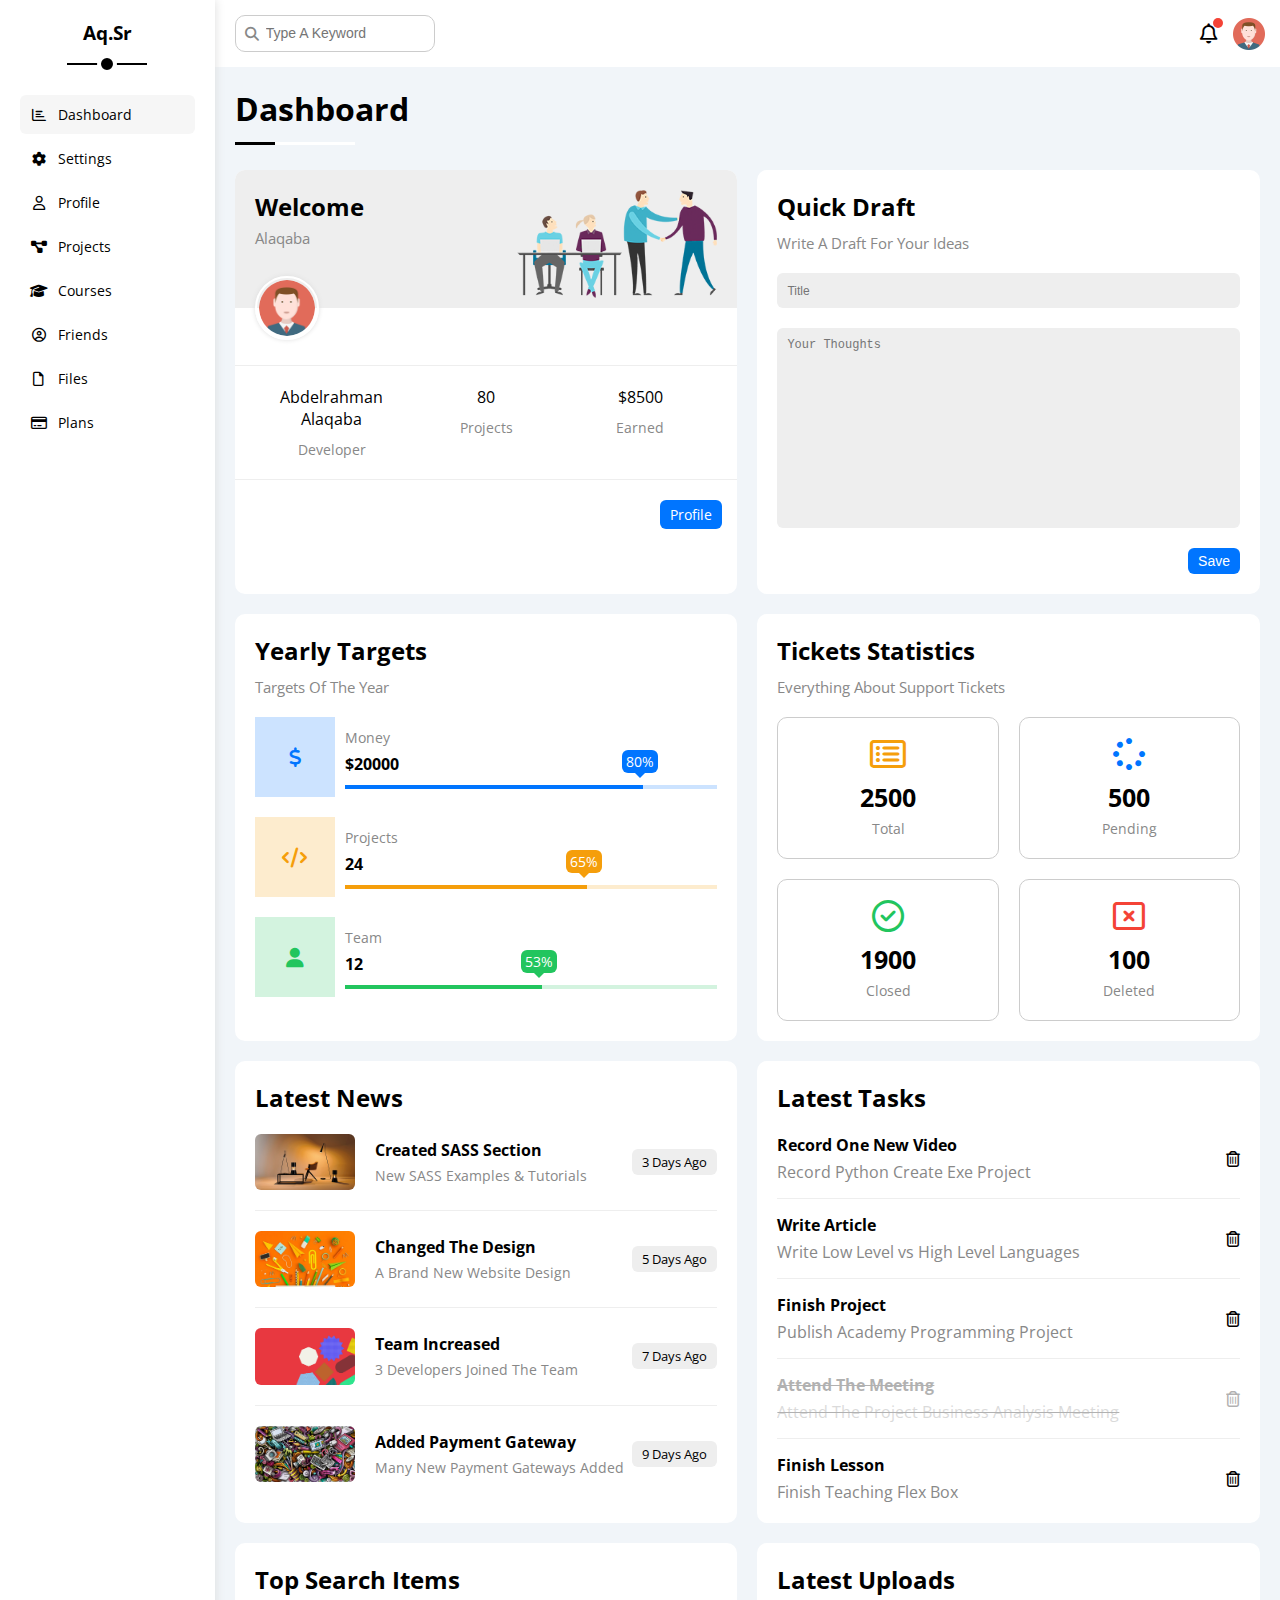
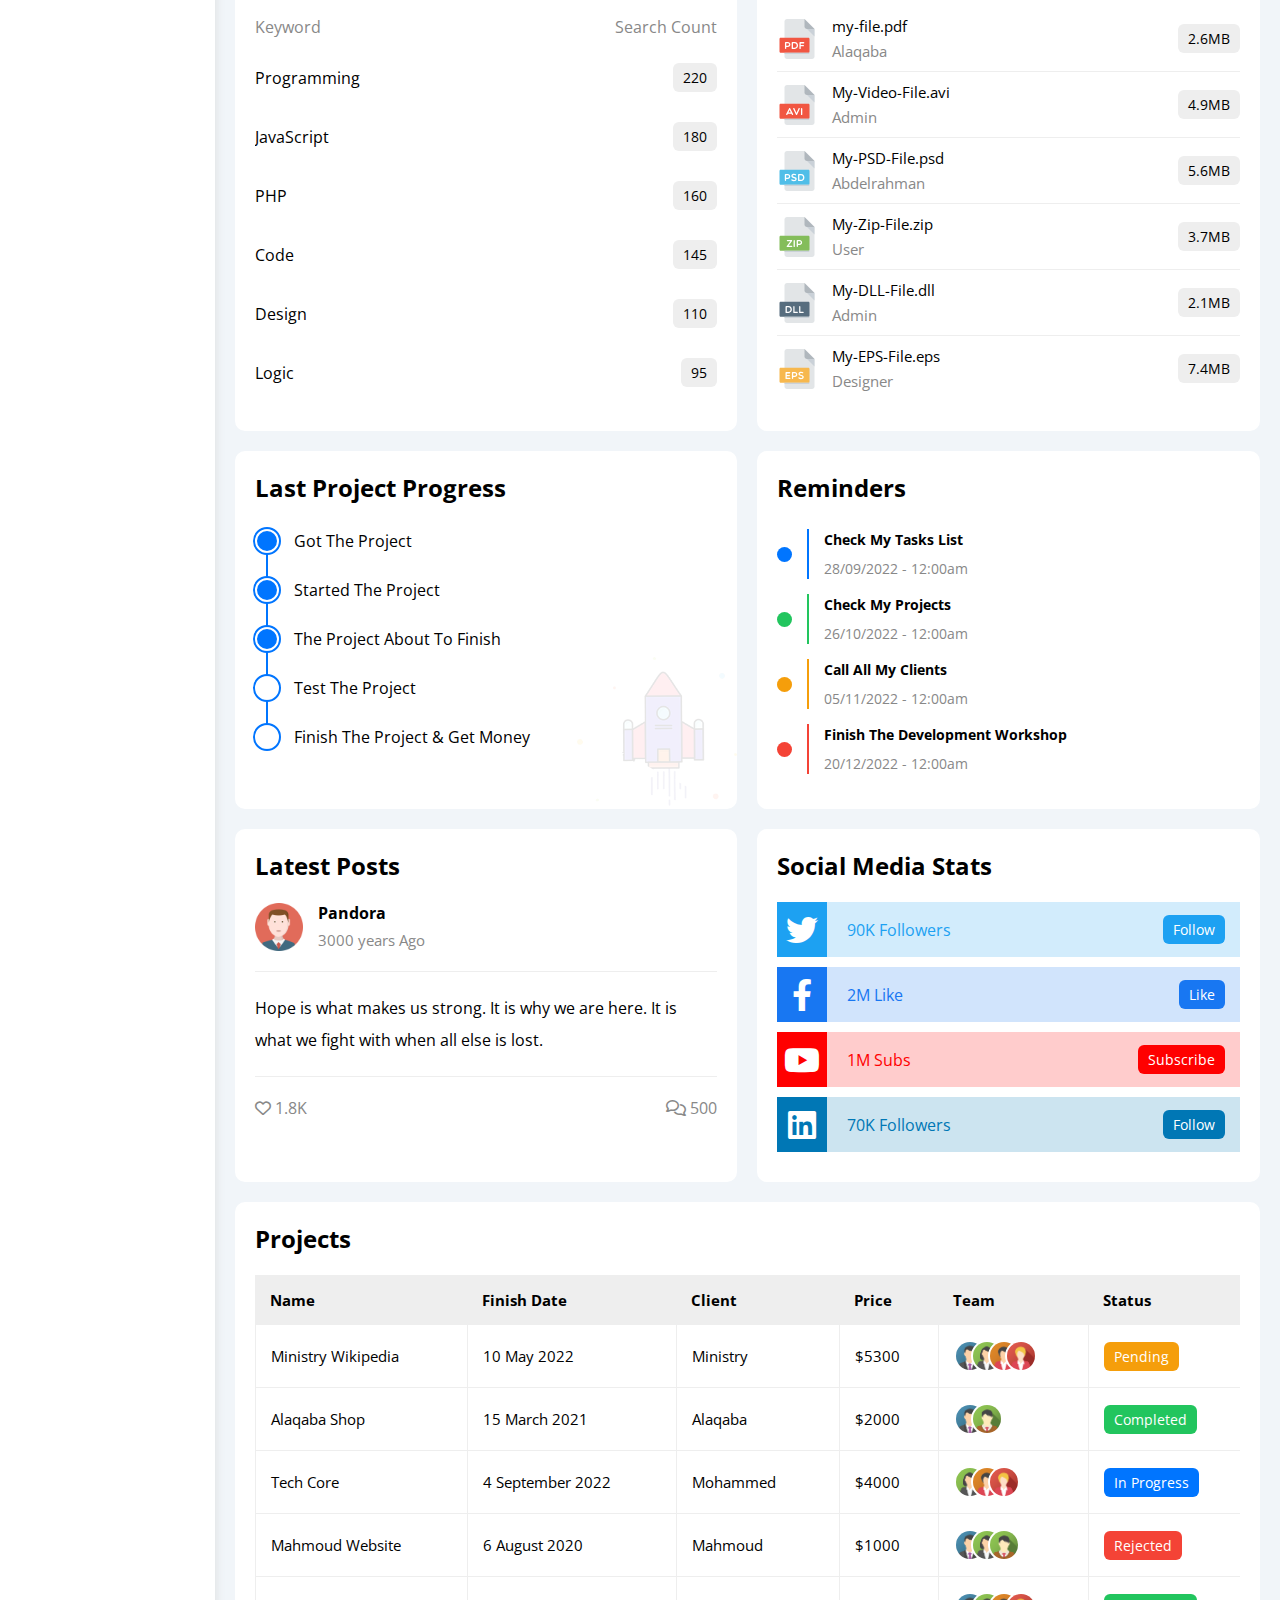
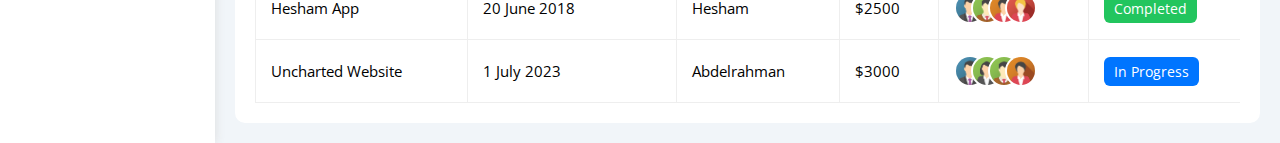
==== commit d6eb63e9: "index.html" ====
--- a/index.html
+++ b/index.html
@@ -603,7 +603,7 @@
                 <tr>
                   <td>Mahmoud Website</td>
                   <td>6 August 2020</td>
-                  <td>Mahoud</td>
+                  <td>Mahmoud</td>
                   <td>$1000</td>
                   <td class="d-flex">
                     <img src="images/team-01.png" alt="" />
